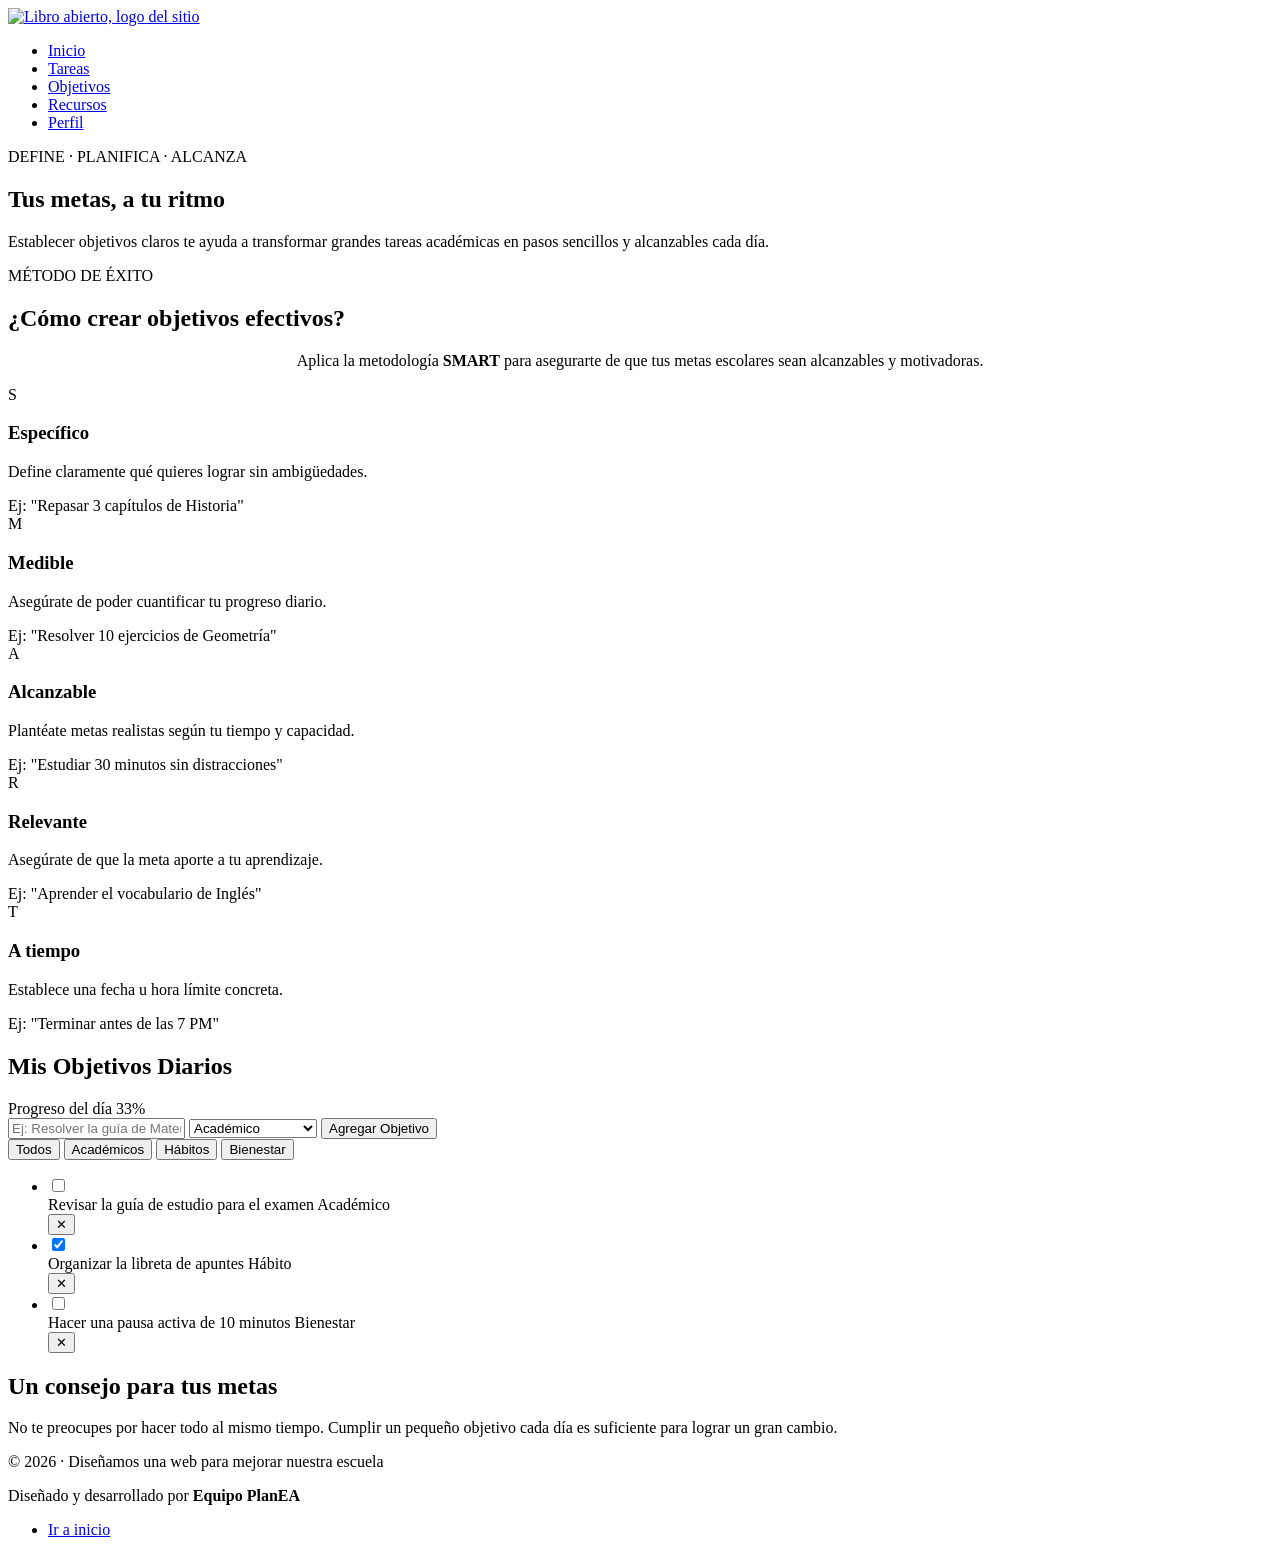
==== objetivos.html @ ac2c7a0c "Add files via upload" ====
<!DOCTYPE html>
<html lang="es">
<head>
    <meta charset="UTF-8">
    <meta name="viewport" content="width=device-width, initial-scale=1.0">
    <meta name="description" content="Define tus metas escolares, haz seguimiento a tus objetivos diarios y mejora tu rendimiento académico.">
    <title>Objetivos | Diseñamos una web para mejorar nuestra escuela</title>
    <link rel="stylesheet" href="css/style.css">
    <link rel="stylesheet" href="css/objetivos.css">
</head>
<body id="inicio">
    <header class="site-header">
        <nav class="menu-container" aria-label="Navegación principal">
            <a class="logo-container" href="páginaproyecto.html" aria-label="Ir al inicio">
                <img src="imgs/Libro.png" alt="Libro abierto, logo del sitio">
            </a>
            <ul class="nav-links">
                <li><a href="páginaproyecto.html">Inicio</a></li>
                <li><a href="tareas.html">Tareas</a></li>
                <li><a class="active" aria-current="page" href="objetivos.html">Objetivos</a></li>
                <li><a href="recursos.html">Recursos</a></li>
                <li><a href="perfil.html">Perfil</a></li>
            </ul>
        </nav>
    </header>

    <main>
        <!-- Hero Section -->
        <section class="page-hero" aria-labelledby="hero-title">
            <div class="hero-content">
                <p class="eyebrow">DEFINE · PLANIFICA · ALCANZA</p>
                <h2 id="hero-title">Tus metas, a tu ritmo</h2>
                <p>Establecer objetivos claros te ayuda a transformar grandes tareas académicas en pasos sencillos y alcanzables cada día.</p>
            </div>
        </section>

        <!-- Intro Section -->
        <section class="intro-section" aria-labelledby="intro-title">
            <p class="eyebrow">MÉTODO DE ÉXITO</p>
            <h2 id="intro-title">¿Cómo crear objetivos efectivos?</h2>
            <p class="section-lead"><center>Aplica la metodología <strong>SMART</strong> para asegurarte de que tus metas escolares sean alcanzables y motivadoras.</center></p>
        </section>

        <!-- SMART Grid -->
        <section class="smart-grid" aria-label="Metodología SMART">
            <article class="smart-card">
                <div class="smart-letter">S</div>
                <h3>Específico</h3>
                <p>Define claramente qué quieres lograr sin ambigüedades.</p>
                <span class="smart-example">Ej: "Repasar 3 capítulos de Historia"</span>
            </article>

            <article class="smart-card">
                <div class="smart-letter">M</div>
                <h3>Medible</h3>
                <p>Asegúrate de poder cuantificar tu progreso diario.</p>
                <span class="smart-example">Ej: "Resolver 10 ejercicios de Geometría"</span>
            </article>

            <article class="smart-card">
                <div class="smart-letter">A</div>
                <h3>Alcanzable</h3>
                <p>Plantéate metas realistas según tu tiempo y capacidad.</p>
                <span class="smart-example">Ej: "Estudiar 30 minutos sin distracciones"</span>
            </article>

            <article class="smart-card">
                <div class="smart-letter">R</div>
                <h3>Relevante</h3>
                <p>Asegúrate de que la meta aporte a tu aprendizaje.</p>
                <span class="smart-example">Ej: "Aprender el vocabulario de Inglés"</span>
            </article>

            <article class="smart-card">
                <div class="smart-letter">T</div>
                <h3>A tiempo</h3>
                <p>Establece una fecha u hora límite concreta.</p>
                <span class="smart-example">Ej: "Terminar antes de las 7 PM"</span>
            </article>
        </section>

        <!-- Gestor interactivo de Objetivos -->
        <section id="gestor-objetivos" class="interactive-section">
            <h2>Mis Objetivos Diarios</h2>
            
            <div class="progress-box">
                <div class="progress-info">
                    <span>Progreso del día</span>
                    <span id="progress-percent">0%</span>
                </div>
                <div class="progress-bar-bg">
                    <div class="progress-bar-fill" id="progress-bar"></div>
                </div>
            </div>

            <form id="goal-form" class="goal-form">
                <input type="text" id="goal-text" placeholder="Ej: Resolver la guía de Matemáticas..." required>
                <select id="goal-category">
                    <option value="academico">Académico</option>
                    <option value="habito">Hábito de Estudio</option>
                    <option value="bienestar">Bienestar</option>
                </select>
                <button type="submit">Agregar Objetivo</button>
            </form>

            <div class="filters">
                <button class="filter-btn active" data-filter="all">Todos</button>
                <button class="filter-btn" data-filter="academico">Académicos</button>
                <button class="filter-btn" data-filter="habito">Hábitos</button>
                <button class="filter-btn" data-filter="bienestar">Bienestar</button>
            </div>

            <ul id="goals-list" class="goals-list"></ul>
        </section>

        <!-- Quote Section -->
        <section class="quote-section">
            <h2>Un consejo para tus metas</h2>
            <p>No te preocupes por hacer todo al mismo tiempo. Cumplir un pequeño objetivo cada día es suficiente para lograr un gran cambio.</p>
        </section>
    </main>

    <footer class="main-footer">
        <div class="footer-content">
            <p>© 2026 · Diseñamos una web para mejorar nuestra escuela</p>
            <p>Diseñado y desarrollado por <strong>Equipo PlanEA</strong></p>
            <ul class="footer-links">
                <li><a href="páginaproyecto.html">Ir a inicio</a></li>
            </ul>
        </div>
    </footer>

    <script>
        document.addEventListener('DOMContentLoaded', () => {
            let goals = JSON.parse(localStorage.getItem('mis_objetivos_escuela')) || [
                { id: 1, text: 'Revisar la guía de estudio para el examen', category: 'academico', completed: false },
                { id: 2, text: 'Organizar la libreta de apuntes', category: 'habito', completed: true },
                { id: 3, text: 'Hacer una pausa activa de 10 minutos', category: 'bienestar', completed: false }
            ];

            let currentFilter = 'all';

            const goalForm = document.getElementById('goal-form');
            const goalInput = document.getElementById('goal-text');
            const categorySelect = document.getElementById('goal-category');
            const goalsList = document.getElementById('goals-list');
            const progressBar = document.getElementById('progress-bar');
            const progressPercent = document.getElementById('progress-percent');
            const filterBtns = document.querySelectorAll('.filter-btn');

            function saveAndRender() {
                localStorage.setItem('mis_objetivos_escuela', JSON.stringify(goals));
                renderGoals();
                updateProgress();
            }

            function updateProgress() {
                if (goals.length === 0) {
                    progressBar.style.width = '0%';
                    progressPercent.textContent = '0%';
                    return;
                }
                const completedCount = goals.filter(g => g.completed).length;
                const percentage = Math.round((completedCount / goals.length) * 100);
                progressBar.style.width = percentage + '%';
                progressPercent.textContent = percentage + '%';
            }

            function renderGoals() {
                goalsList.innerHTML = '';
                const filtered = goals.filter(g => currentFilter === 'all' || g.category === currentFilter);

                if (filtered.length === 0) {
                    goalsList.innerHTML = '<li style="text-align:center; color:#666; padding:1.5rem 0;">No hay objetivos en esta categoría.</li>';
                    return;
                }

                filtered.forEach(goal => {
                    const li = document.createElement('li');
                    li.className = `goal-item ${goal.completed ? 'completed' : ''}`;
                    
                    const catLabels = {
                        academico: 'Académico',
                        habito: 'Hábito',
                        bienestar: 'Bienestar'
                    };

                    li.innerHTML = `
                        <input type="checkbox" ${goal.completed ? 'checked' : ''} aria-label="Marcar como completado">
                        <div class="goal-text-container">
                            <span>${goal.text}</span>
                            <span class="badge badge-${goal.category}">${catLabels[goal.category]}</span>
                        </div>
                        <button class="delete-btn" aria-label="Eliminar objetivo">✕</button>
                    `;

                    li.querySelector('input[type="checkbox"]').addEventListener('change', () => {
                        goal.completed = !goal.completed;
                        saveAndRender();
                    });

                    li.querySelector('.delete-btn').addEventListener('click', () => {
                        goals = goals.filter(g => g.id !== goal.id);
                        saveAndRender();
                    });

                    goalsList.appendChild(li);
                });
            }

            goalForm.addEventListener('submit', (e) => {
                e.preventDefault();
                const text = goalInput.value.trim();
                if (text) {
                    goals.push({
                        id: Date.now(),
                        text: text,
                        category: categorySelect.value,
                        completed: false
                    });
                    goalInput.value = '';
                    saveAndRender();
                }
            });

            filterBtns.forEach(btn => {
                btn.addEventListener('click', () => {
                    filterBtns.forEach(b => b.classList.remove('active'));
                    btn.classList.add('active');
                    currentFilter = btn.dataset.filter;
                    renderGoals();
                });
            });

            renderGoals();
            updateProgress();
        });
    </script>
</body>
</html>
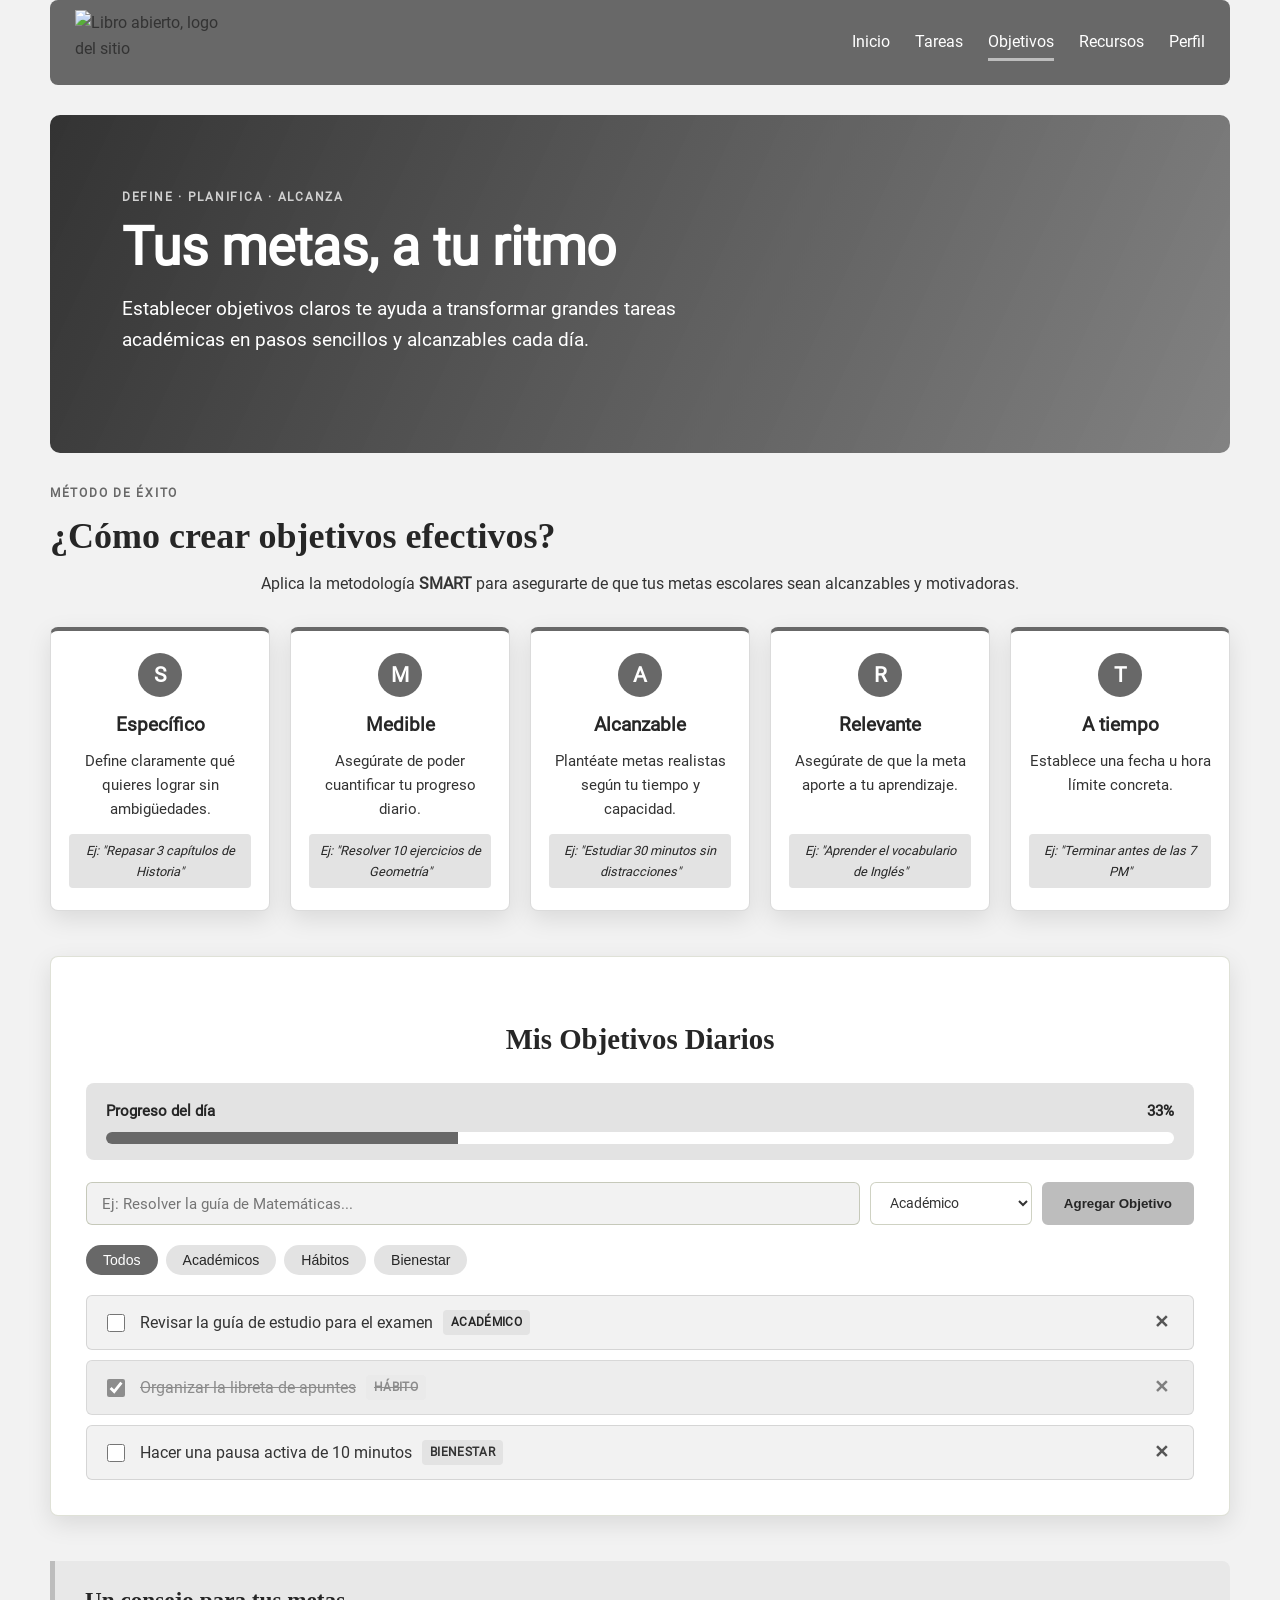
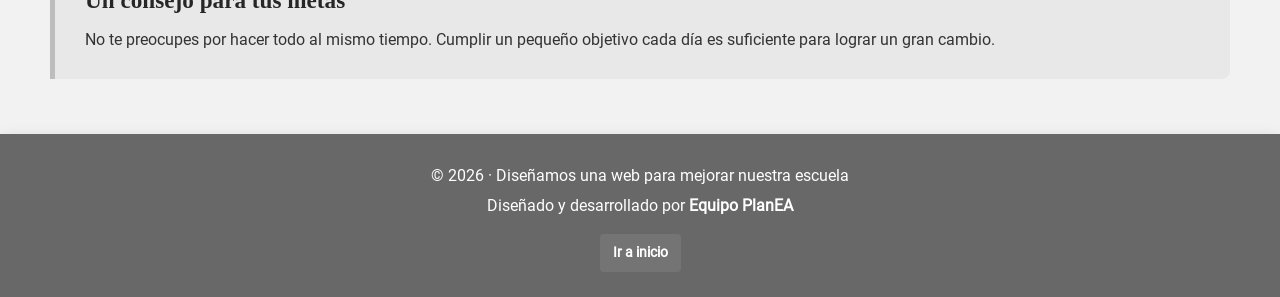
==== commit 69a1d2d9: "Add files via upload" ====
--- a/objetivos.html
+++ b/objetivos.html
@@ -5,17 +5,17 @@
     <meta name="viewport" content="width=device-width, initial-scale=1.0">
     <meta name="description" content="Define tus metas escolares, haz seguimiento a tus objetivos diarios y mejora tu rendimiento académico.">
     <title>Objetivos | Diseñamos una web para mejorar nuestra escuela</title>
-    <link rel="stylesheet" href="css/style.css">
-    <link rel="stylesheet" href="css/objetivos.css">
+    <link rel="stylesheet" href="style.css">
+    <link rel="stylesheet" href="objetivos.css">
 </head>
 <body id="inicio">
     <header class="site-header">
         <nav class="menu-container" aria-label="Navegación principal">
-            <a class="logo-container" href="páginaproyecto.html" aria-label="Ir al inicio">
+            <a class="logo-container" href="index.html" aria-label="Ir al inicio">
                 <img src="imgs/Libro.png" alt="Libro abierto, logo del sitio">
             </a>
             <ul class="nav-links">
-                <li><a href="páginaproyecto.html">Inicio</a></li>
+                <li><a href="index.html">Inicio</a></li>
                 <li><a href="tareas.html">Tareas</a></li>
                 <li><a class="active" aria-current="page" href="objetivos.html">Objetivos</a></li>
                 <li><a href="recursos.html">Recursos</a></li>
@@ -125,7 +125,7 @@
             <p>© 2026 · Diseñamos una web para mejorar nuestra escuela</p>
             <p>Diseñado y desarrollado por <strong>Equipo PlanEA</strong></p>
             <ul class="footer-links">
-                <li><a href="páginaproyecto.html">Ir a inicio</a></li>
+                <li><a href="index.html">Ir a inicio</a></li>
             </ul>
         </div>
     </footer>
--- a/style.css
+++ b/style.css
@@ -0,0 +1,486 @@
+@font-face {
+    font-family: "Roboto";
+    src: url("Roboto-Regular.woff2") format("woff2");
+    font-weight: 400;
+    font-style: normal;
+    font-display: swap;
+}
+
+:root {
+    --cream: #f2f2f2;
+    --olive: #686868;
+    --dark-olive: #262626;
+    --tan: #bdbdbd;
+    --white: #ffffff;
+    --soft-olive: #e3e3e3;
+    --text: #333333;
+    --shadow: 0 8px 24px rgba(0, 0, 0, 0.10);
+}
+
+* { box-sizing: border-box; }
+
+html { scroll-behavior: smooth; }
+
+body {
+    background-color: var(--cream);
+    color: var(--text);
+    font-family: "Roboto", Arial, sans-serif;
+    line-height: 1.65;
+    margin: 0;
+}
+
+img { max-width: 100%; }
+
+a { color: inherit; }
+
+.site-header,
+main,
+.footer-content {
+    width: min(1180px, calc(100% - 40px));
+    margin-inline: auto;
+}
+
+.site-header > h1 {
+    text-align: center;
+    font-family: Verdana, serif;
+    color: var(--dark-olive);
+    font-size: clamp(1.5rem, 3vw, 2.3rem);
+    line-height: 1.25;
+    margin: 28px 0 22px;
+}
+
+/* Menú principal: se conserva la paleta y el estilo original. */
+.menu-container {
+    background-color: var(--olive);
+    border-radius: 8px;
+    display: flex;
+    justify-content: space-between;
+    align-items: center;
+    gap: 24px;
+    padding: 10px 25px;
+    margin: 0 auto;
+}
+
+
+.logo-container {
+    display: flex;
+    align-items: center;
+    flex-shrink: 0;
+    text-decoration: none;
+}
+
+.logo-container img {
+    display: block;
+    width: 150px;
+    height: 65px;
+    object-fit: contain;
+    object-position: left center;
+}
+
+
+.nav-links {
+    list-style: none;
+    display: flex;
+    align-items: center;
+    flex-wrap: wrap;
+    justify-content: flex-end;
+    gap: 12px 25px;
+    margin: 0;
+    padding: 0;
+}
+
+.nav-links li a {
+    text-decoration: none;
+    color: var(--white);
+    font-size: 1rem;
+    font-weight: 500;
+    padding: 7px 0;
+    border-bottom: 3px solid transparent;
+    transition: border-color .2s ease, color .2s ease;
+}
+
+.nav-links li a.active,
+.nav-links li a:hover,
+.nav-links li a:focus-visible {
+    border-bottom-color: var(--tan);
+}
+
+.cuadro-imagen {
+    min-height: 360px;
+    display: flex;
+    align-items: center;
+    background-image: linear-gradient(90deg, rgba(20, 28, 12, .78), rgba(20, 28, 12, .22)), url("imgs/sys.png");
+    background-size: cover;
+    background-position: center;
+    background-repeat: no-repeat;
+    margin: 30px auto;
+    padding: clamp(35px, 7vw, 85px);
+    border-radius: 8px;
+    overflow: hidden;
+}
+
+.hero-content { max-width: 650px; color: var(--white); }
+
+.eyebrow {
+    color: var(--tan);
+    font-size: .78rem;
+    font-weight: 700;
+    letter-spacing: .14em;
+    margin: 0 0 10px;
+}
+
+.hero-content h2,
+.resource-hero h2 {
+    color: var(--white);
+    font-size: clamp(2.2rem, 5vw, 4rem);
+    line-height: 1.08;
+    margin: 0 0 18px;
+}
+
+.hero-content > p:not(.eyebrow) {
+    max-width: 590px;
+    font-size: clamp(1rem, 1.8vw, 1.2rem);
+    margin: 0 0 25px;
+}
+
+.button-link {
+    display: inline-block;
+    background-color: var(--tan);
+    color: var(--dark-olive);
+    border: 2px solid var(--tan);
+    border-radius: 6px;
+    padding: 11px 19px;
+    font-weight: 700;
+    text-decoration: none;
+    transition: background-color .2s ease, transform .2s ease;
+}
+
+.button-link:hover,
+.button-link:focus-visible {
+    background-color: var(--white);
+    border-color: var(--white);
+    transform: translateY(-2px);
+}
+
+.intro-section h2,
+.section-heading h2,
+.quote-section h2,
+.closing-panel h2 {
+    color: var(--dark-olive);
+    font-family: Verdana, serif;
+    font-size: clamp(1.6rem, 3vw, 2.25rem);
+    line-height: 1.25;
+    margin: 0 0 12px;
+}
+
+.intro-section .eyebrow,
+.section-heading .eyebrow { color: var(--olive); }
+
+.section-lead,
+.section-heading > p:last-child {
+    max-width: 700px;
+    margin: 0 auto;
+    font-size: 1.05rem;
+}
+
+.cards-container {
+    display: grid;
+    grid-template-columns: repeat(3, minmax(0, 1fr));
+    gap: 22px;
+    margin: 30px auto 45px;
+    align-items: stretch;
+}
+
+.card {
+    background-color: var(--olive);
+    border-radius: 8px;
+    padding: 30px 26px;
+    text-align: center;
+    box-shadow: var(--shadow);
+    scroll-margin-top: 20px;
+}
+
+.card-icon {
+    width: 72px;
+    height: 72px;
+    object-fit: contain;
+    margin-bottom: 10px;
+}
+
+.card h3,
+.resource-card h3,
+.step-item h3,
+.goal-panel h3 {
+    font-size: 1.35rem;
+    line-height: 1.3;
+    margin: 8px 0 12px;
+    color: var(--white);
+}
+
+.card p {
+    font-size: 1rem;
+    color: var(--white);
+    margin: 0 0 18px;
+}
+
+.text-link {
+    color: var(--dark-olive);
+    font-weight: 700;
+    text-decoration-thickness: 1px;
+    text-underline-offset: 4px;
+}
+
+.card .text-link { color: #ffffff; }
+
+.text-link:hover,
+.text-link:focus-visible { color: var(--tan); }
+
+.quote-section {
+    border-left: 5px solid var(--tan);
+    background-color: #e8e8e8;
+    border-radius: 0 8px 8px 0;
+    padding: 25px 30px;
+    margin: 35px 0 55px;
+}
+
+.quote-section h2 { font-size: 1.45rem; }
+.quote-section p { margin: 0; }
+
+/* Página Recursos */
+.resource-hero {
+    background: linear-gradient(135deg, var(--dark-olive), var(--olive));
+    color: var(--white);
+    border-radius: 8px;
+    padding: clamp(35px, 7vw, 75px);
+    margin: 30px 0 40px;
+}
+
+.resource-hero .eyebrow { color: #d0d0d0; }
+.resource-hero h2 { font-size: clamp(2rem, 4.5vw, 3.2rem); max-width: 760px; }
+.resource-hero > p:last-child { max-width: 760px; font-size: 1.1rem; margin-bottom: 0; }
+
+.resource-section {
+    padding: 10px 0 45px;
+    scroll-margin-top: 20px;
+}
+
+.resource-section .section-heading { margin-top: 18px; margin-bottom: 28px; }
+
+.resource-grid {
+    display: grid;
+    grid-template-columns: repeat(3, minmax(0, 1fr));
+    gap: 20px;
+}
+
+.resource-card {
+    background: var(--white);
+    border: 1px solid rgba(0,0,0,.14);
+    border-top: 4px solid var(--olive);
+    border-radius: 8px;
+    padding: 25px;
+    box-shadow: var(--shadow);
+}
+
+.resource-card h3 { color: var(--dark-olive); margin-top: 5px; }
+.resource-card p { margin: 0 0 14px; }
+.resource-card ul { padding-left: 20px; margin-bottom: 0; }
+.resource-card li { margin: 6px 0; }
+
+.resource-number {
+    display: inline-flex;
+    width: 34px;
+    height: 34px;
+    align-items: center;
+    justify-content: center;
+    border-radius: 50%;
+    background: var(--soft-olive);
+    color: var(--dark-olive);
+    font-weight: 700;
+}
+
+.shaded-section {
+    background: #e8e8e8;
+    padding: 22px clamp(16px, 3vw, 30px) 42px;
+    border-radius: 8px;
+    margin-bottom: 30px;
+}
+
+.steps-list {
+    max-width: 850px;
+    margin: 0 auto;
+    display: grid;
+    gap: 14px;
+}
+
+.step-item {
+    display: flex;
+    align-items: flex-start;
+    gap: 17px;
+    background: var(--white);
+    border-radius: 8px;
+    padding: 18px 22px;
+    box-shadow: 0 3px 12px rgba(40, 54, 24, .07);
+}
+
+.step-item > span {
+    flex: 0 0 38px;
+    height: 38px;
+    display: grid;
+    place-items: center;
+    border-radius: 50%;
+    background: var(--olive);
+    color: var(--white);
+    font-weight: 700;
+}
+
+.step-item h3 { color: var(--dark-olive); margin: 0 0 5px; }
+.step-item p { margin: 0; }
+
+.goal-panel {
+    display: grid;
+    grid-template-columns: repeat(2, minmax(0, 1fr));
+    gap: 20px;
+}
+.goal-panel > div {
+    padding: 25px;
+    background: var(--olive);
+    border-radius: 8px;
+    color: var(--white);
+}
+.goal-panel h3 { margin-top: 0; }
+.goal-panel p { margin: 7px 0; overflow-wrap: anywhere; }
+.goal-panel strong { color: #f5f5f5; }
+
+.external-grid .resource-card { display: flex; flex-direction: column; align-items: flex-start; }
+.external-grid .text-link { margin-top: auto; padding-top: 10px; }
+
+.closing-panel {
+    text-align: center;
+    padding: 38px 25px;
+    background: var(--soft-olive);
+    border-radius: 8px;
+    margin: 15px 0 50px;
+}
+.closing-panel p { max-width: 720px; margin: 0 auto 20px; }
+
+/* Pie de página */
+.main-footer {
+    background-color: var(--olive);
+    color: var(--white);
+    text-align: center;
+    padding: 25px 0;
+    margin-top: 40px;
+    box-shadow: 0 4px 15px rgba(0, 0, 0, .12);
+    border-top: 1px solid rgba(255, 255, 255, .35);
+}
+.footer-content p { margin: 5px 0; color: var(--white); }
+.footer-links {
+    list-style: none;
+    display: flex;
+    justify-content: center;
+    flex-wrap: wrap;
+    gap: 10px;
+    padding: 0;
+    margin: 15px 0 0;
+}
+.footer-links a {
+    display: inline-block;
+    color: var(--white);
+    text-decoration: none;
+    font-size: .9rem;
+    font-weight: 600;
+    background-color: rgba(255, 255, 255, .08);
+    border-radius: 4px;
+    padding: 7px 13px;
+    transition: background-color .2s ease;
+}
+.footer-links a:hover,
+.footer-links a:focus-visible { background-color: var(--tan); color: var(--dark-olive); }
+
+:focus-visible { outline: 3px solid var(--tan); outline-offset: 3px; }
+
+@media (max-width: 850px) {
+    .cards-container,
+    .resource-grid { grid-template-columns: repeat(2, minmax(0, 1fr)); }
+    .card { padding: 27px 20px; }
+    .menu-container { align-items: flex-start; }
+    .nav-links { gap: 8px 17px; }
+}
+
+@media (max-width: 600px) {
+    .site-header, main, .footer-content { width: min(100% - 28px, 1180px); }
+    .site-header > h1 { margin-top: 20px; }
+    .menu-container { flex-direction: column; align-items: center; padding: 15px; gap: 12px; }
+    .nav-links { justify-content: center; gap: 8px 16px; }
+    .nav-links li a { font-size: .95rem; }
+    .cuadro-imagen { min-height: 330px; padding: 28px 22px; margin-top: 20px; }
+    .cards-container, .resource-grid, .goal-panel { grid-template-columns: 1fr; }
+    .intro-section { margin-top: 35px; }
+    .card { padding: 25px 22px; }
+    .resource-hero { padding: 32px 23px; }
+    .shaded-section { padding-inline: 14px; }
+    .step-item { padding: 16px; gap: 12px; }
+    .quote-section { padding: 22px; }
+}
+
+/* Panel de portada compartido por Tareas, Objetivos y Recursos */
+.page-hero,
+.resource-hero {
+    margin: 30px auto;
+    padding: clamp(32px, 6vw, 72px);
+    border-radius: 10px;
+    color: #fff;
+    background-image: linear-gradient(115deg, rgba(25,25,25,.88), rgba(95,95,95,.76)), url("imgs/sys.png");
+    background-position: center;
+    background-size: cover;
+}
+.page-hero h2,
+.resource-hero h2 {
+    max-width: 780px;
+    color: #fff;
+    font-size: clamp(2rem, 5vw, 3.3rem);
+    line-height: 1.12;
+    margin: 8px 0 16px;
+}
+.page-hero > p:not(.eyebrow),
+.resource-hero > p:last-child {
+    max-width: 720px;
+    font-size: 1.1rem;
+}
+.page-hero .eyebrow,
+.resource-hero .eyebrow { color: #d0d0d0; }
+
+/* Pie de página uniforme en todo el sitio */
+.main-footer {
+    background: #686868;
+    color: #fff;
+    text-align: center;
+    width: 100%;
+    padding: 25px 16px;
+    margin-top: 40px;
+    box-shadow: 0 4px 15px rgba(0,0,0,.12);
+    border: 0;
+}
+.footer-content p { margin: 4px 0; color: #fff; }
+.footer-links {
+    list-style: none;
+    display: flex;
+    justify-content: center;
+    flex-wrap: wrap;
+    gap: 10px;
+    padding: 0;
+    margin: 15px 0 0;
+}
+.footer-links a {
+    display: inline-block;
+    color: #fff;
+    text-decoration: none;
+    font-size: .9rem;
+    font-weight: 600;
+    background: rgba(255,255,255,.08);
+    border-radius: 4px;
+    padding: 7px 13px;
+    transition: background-color .2s ease;
+}
+.footer-links a:hover,
+.footer-links a:focus-visible { background: #d0d0d0; color: #262626; }
--- a/objetivos.css
+++ b/objetivos.css
@@ -0,0 +1,273 @@
+/* Estilos exclusivos del contenido de Objetivos. La navegación, el logo y el pie usan css/style.css. */
+.smart-grid {
+    display: grid;
+    grid-template-columns: repeat(auto-fit, minmax(190px, 1fr));
+    gap: 20px;
+    margin: 30px 0 45px;
+}
+
+.smart-card {
+    background-color: var(--white);
+    border: 1px solid rgba(0,0,0,.14);
+    border-top: 4px solid var(--olive);
+    border-radius: 8px;
+    padding: 22px 18px;
+    text-align: center;
+    box-shadow: var(--shadow);
+    display: flex;
+    flex-direction: column;
+    align-items: center;
+}
+
+.smart-letter {
+    width: 44px;
+    height: 44px;
+    background-color: var(--olive);
+    color: var(--white);
+    font-weight: 700;
+    font-size: 1.3rem;
+    border-radius: 50%;
+    display: flex;
+    align-items: center;
+    justify-content: center;
+    margin-bottom: 12px;
+}
+
+.smart-card h3 {
+    font-size: 1.2rem;
+    color: var(--dark-olive);
+    margin: 0 0 8px;
+}
+
+.smart-card p {
+    font-size: 0.92rem;
+    color: var(--text);
+    margin: 0 0 12px;
+}
+
+.smart-example {
+    display: block;
+    font-size: 0.8rem;
+    font-style: italic;
+    color: var(--dark-olive);
+    background-color: var(--soft-olive);
+    padding: 6px 10px;
+    border-radius: 4px;
+    width: 100%;
+    margin-top: auto;
+}
+
+/* Gestor Interactivo de Objetivos */
+.interactive-section {
+    background-color: var(--white);
+    border: 1px solid rgba(96, 108, 56, .2);
+    border-radius: 8px;
+    padding: clamp(20px, 4vw, 35px);
+    margin-bottom: 45px;
+    box-shadow: var(--shadow);
+}
+
+.interactive-section h2 {
+    color: var(--dark-olive);
+    font-family: Verdana, serif;
+    font-size: clamp(1.4rem, 2.8vw, 1.8rem);
+    margin-bottom: 20px;
+    text-align: center;
+}
+
+/* Barra de Progreso */
+.progress-box {
+    background-color: var(--soft-olive);
+    padding: 16px 20px;
+    border-radius: 8px;
+    margin-bottom: 22px;
+}
+
+.progress-info {
+    display: flex;
+    justify-content: space-between;
+    font-weight: 700;
+    font-size: 0.95rem;
+    color: var(--dark-olive);
+    margin-bottom: 8px;
+}
+
+.progress-bar-bg {
+    width: 100%;
+    height: 12px;
+    background-color: var(--white);
+    border-radius: 6px;
+    overflow: hidden;
+}
+
+.progress-bar-fill {
+    height: 100%;
+    width: 0%;
+    background-color: var(--olive);
+    transition: width 0.3s ease;
+}
+
+/* Formulario */
+.goal-form {
+    display: flex;
+    gap: 10px;
+    margin-bottom: 20px;
+    flex-wrap: wrap;
+}
+
+.goal-form input[type="text"] {
+    flex: 1 1 240px;
+    padding: 11px 15px;
+    border: 1px solid rgba(96, 108, 56, .3);
+    border-radius: 6px;
+    font-size: 0.95rem;
+    font-family: inherit;
+    background-color: var(--cream);
+    color: var(--text);
+}
+
+.goal-form input[type="text"]:focus {
+    outline: 2px solid var(--olive);
+    background-color: var(--white);
+}
+
+.goal-form select {
+    padding: 11px 15px;
+    border: 1px solid rgba(96, 108, 56, .3);
+    border-radius: 6px;
+    background-color: var(--white);
+    color: var(--text);
+    font-size: 0.9rem;
+    font-family: inherit;
+    cursor: pointer;
+}
+
+.goal-form button {
+    background-color: var(--tan);
+    color: var(--dark-olive);
+    border: 2px solid var(--tan);
+    padding: 11px 20px;
+    border-radius: 6px;
+    font-weight: 700;
+    cursor: pointer;
+    transition: background-color .2s ease, transform .2s ease;
+}
+
+.goal-form button:hover,
+.goal-form button:focus-visible {
+    background-color: var(--white);
+    border-color: var(--dark-olive);
+    transform: translateY(-2px);
+}
+
+/* Filtros */
+.filters {
+    display: flex;
+    gap: 8px;
+    margin-bottom: 20px;
+    flex-wrap: wrap;
+}
+
+.filter-btn {
+    background-color: var(--soft-olive);
+    border: 1px solid transparent;
+    padding: 6px 16px;
+    border-radius: 20px;
+    font-size: 0.88rem;
+    font-weight: 500;
+    cursor: pointer;
+    color: var(--dark-olive);
+    transition: all 0.2s ease;
+}
+
+.filter-btn.active,
+.filter-btn:hover {
+    background-color: var(--olive);
+    color: var(--white);
+}
+
+/* Lista de Objetivos */
+.goals-list {
+    list-style: none;
+    display: flex;
+    flex-direction: column;
+    gap: 10px;
+    padding: 0;
+    margin: 0;
+}
+
+.goal-item {
+    display: flex;
+    align-items: center;
+    justify-content: space-between;
+    background-color: var(--cream);
+    padding: 12px 16px;
+    border-radius: 6px;
+    border: 1px solid rgba(0,0,0,.12);
+    gap: 12px;
+    transition: background-color 0.2s ease;
+}
+
+.goal-item.completed {
+    background-color: #e8e8e8;
+    opacity: 0.75;
+}
+
+.goal-item.completed span {
+    text-decoration: line-through;
+    color: #666;
+}
+
+.goal-item input[type="checkbox"] {
+    width: 18px;
+    height: 18px;
+    cursor: pointer;
+    accent-color: var(--olive);
+}
+
+.goal-text-container {
+    flex: 1;
+    display: flex;
+    align-items: center;
+    gap: 10px;
+    flex-wrap: wrap;
+}
+
+.badge {
+    font-size: 0.72rem;
+    padding: 3px 8px;
+    border-radius: 4px;
+    font-weight: 700;
+    text-transform: uppercase;
+    letter-spacing: .03em;
+}
+
+.badge-academico { background-color: var(--soft-olive); color: var(--dark-olive); }
+.badge-habito    { background-color: #e3e3e3; color: #333333; }
+.badge-bienestar { background-color: #e3e3e3; color: #333333; }
+
+.delete-btn {
+    background: none;
+    border: none;
+    color: #555555;
+    font-size: 1.1rem;
+    font-weight: bold;
+    cursor: pointer;
+    padding: 4px 8px;
+    border-radius: 4px;
+    transition: background-color 0.2s ease;
+}
+
+.delete-btn:hover {
+    background-color: #e3e3e3;
+}
+
+
+@media (max-width: 850px) {
+    .smart-grid { grid-template-columns: repeat(2, minmax(0, 1fr)); }
+}
+@media (max-width: 600px) {
+    .smart-grid { grid-template-columns: 1fr; }
+    .goal-form { flex-direction: column; }
+    .goal-form input[type="text"], .goal-form select, .goal-form button { width: 100%; }
+}
